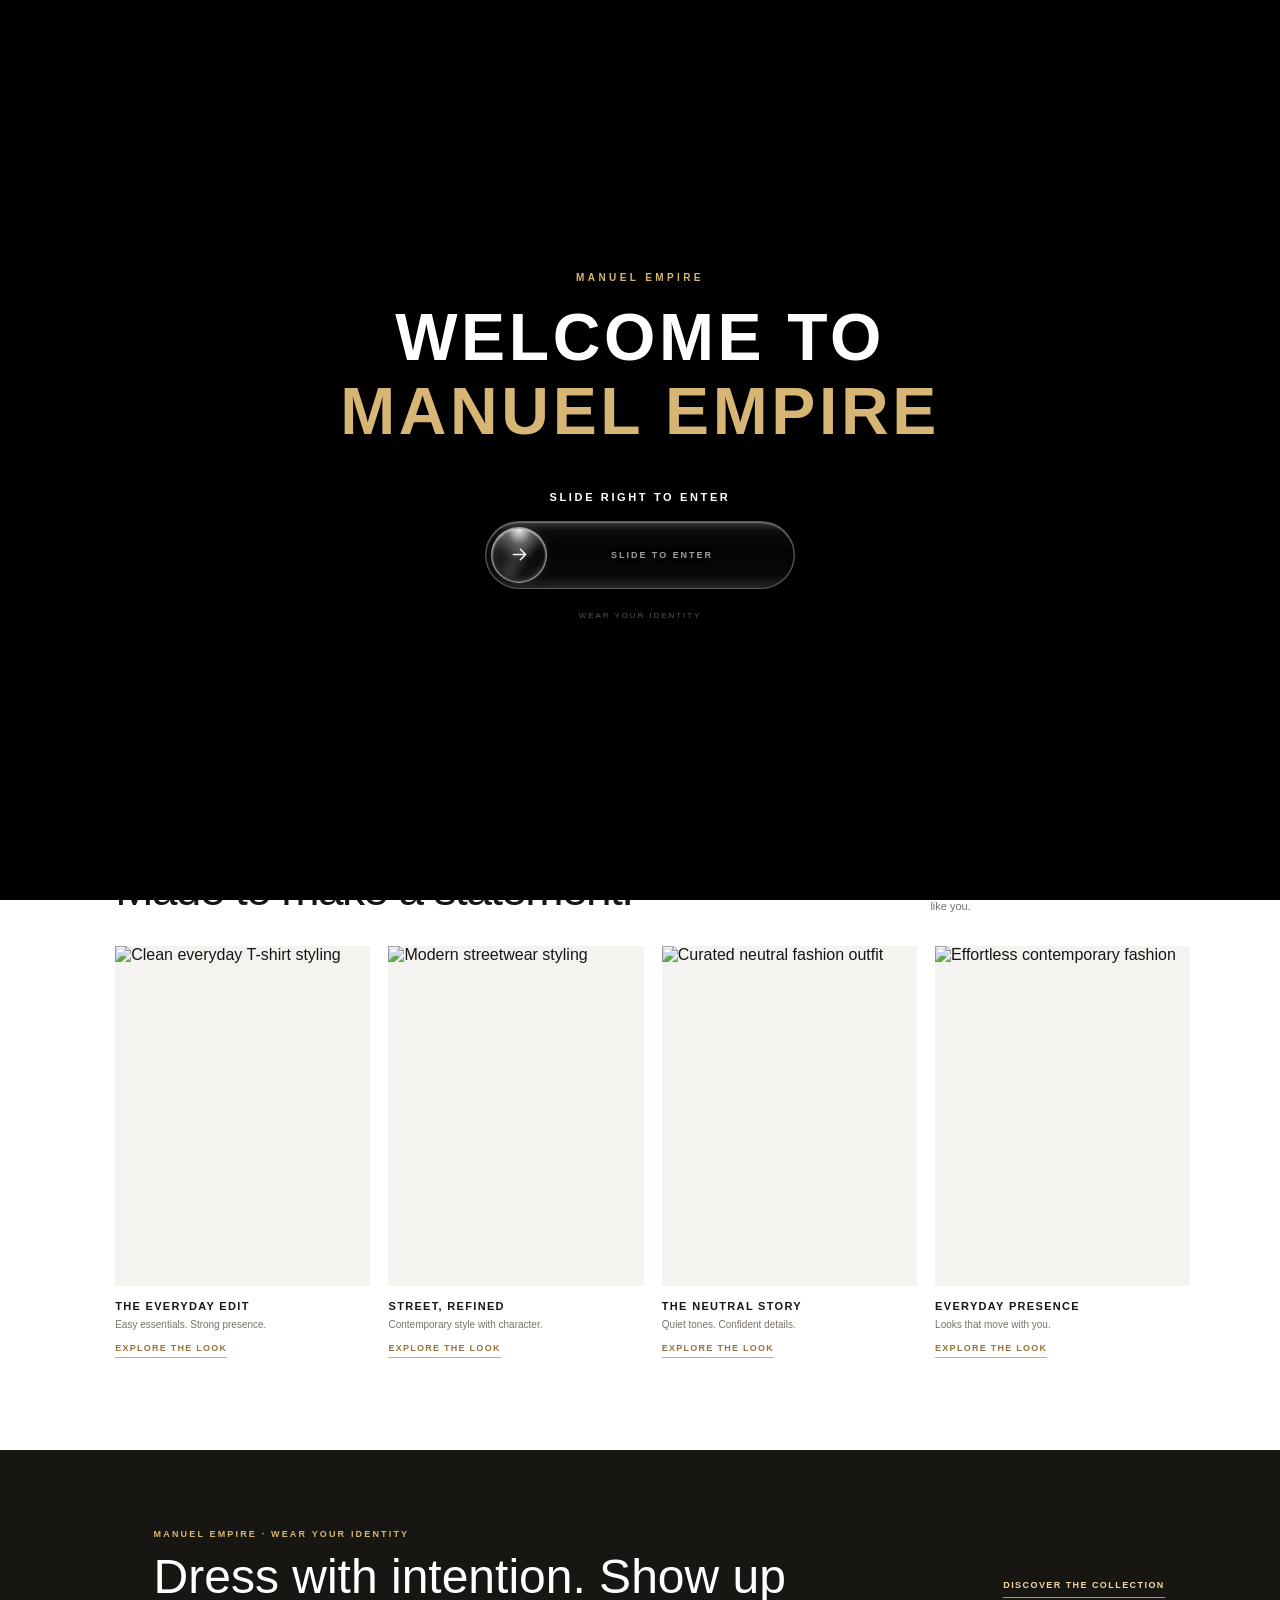
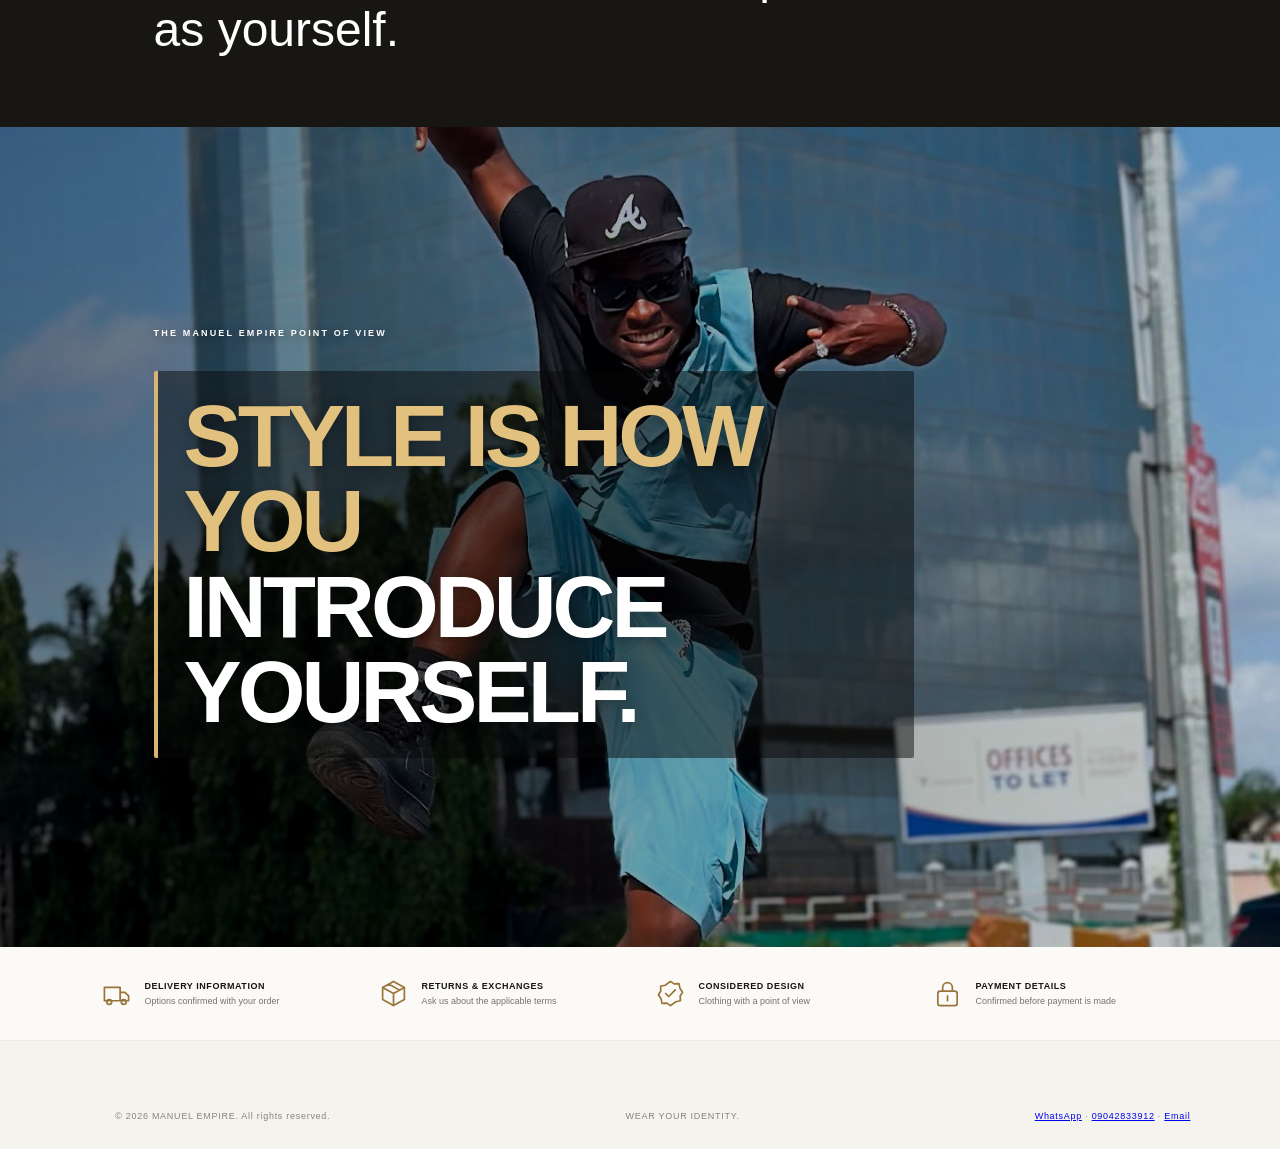
==== index.html @ 752b8123 "Refresh polished storefront assets" ====
<!doctype html>
<html lang="en">
<head>
<meta charset="UTF-8">
<meta name="viewport" content="width=device-width, initial-scale=1.0">
<meta name="theme-color" content="#ffffff">
<title>MANUEL EMPIRE</title>
<style>
:root{--gold:#b89452;--gold-deep:#98743a;--ink:#171613;--paper:#fff;--ivory:#f5f3ee;--muted:#77736b}
*{box-sizing:border-box}
html{scroll-behavior:smooth}
body{margin:0;background:var(--paper);color:var(--ink);font-family:Arial,Helvetica,sans-serif}
.site-header{height:82px;display:flex;align-items:center;justify-content:center;padding:0 5vw;background:linear-gradient(180deg,rgba(255,255,255,.22) 0%,rgba(255,255,255,.09) 55%,rgba(255,255,255,.055) 100%);position:fixed;top:0;left:0;width:100%;z-index:30;border:0;box-shadow:inset 0 1px 0 rgba(255,255,255,.52),inset 0 -1px 0 rgba(255,255,255,.12),0 8px 28px rgba(25,20,12,.08);backdrop-filter:blur(38px) saturate(185%);-webkit-backdrop-filter:blur(38px) saturate(185%);isolation:isolate;overflow:hidden}.brand{position:relative;z-index:1}.brand{position:relative;z-index:1}
.brand{margin:0;color:#fff;font-family:Georgia,'Times New Roman',serif;font-size:22px;font-weight:600;letter-spacing:.16em;white-space:nowrap;text-align:center;text-shadow:0 1px 12px rgba(0,0,0,.28)}
.header-note{color:#615c52;font-size:10px;letter-spacing:.18em;text-transform:uppercase}
.side-nav{position:fixed;left:2.8vw;top:50%;transform:translateY(-50%);display:flex;flex-direction:column;align-items:center;gap:14px;padding:14px 8px;width:60px;z-index:20;border-radius:999px;background:linear-gradient(145deg,rgba(255,255,255,.28) 0%,rgba(255,255,255,.14) 42%,rgba(255,255,255,.075) 100%);backdrop-filter:blur(32px) saturate(190%);-webkit-backdrop-filter:blur(32px) saturate(190%);box-shadow:inset 0 1.5px 1px rgba(255,255,255,.78),inset 1px 0 1px rgba(255,255,255,.3),inset 0 -1px 1px rgba(184,148,82,.24),0 12px 32px rgba(20,17,12,.18);isolation:isolate;overflow:hidden}
.nav-link{position:relative;z-index:1;display:grid;place-items:center;width:40px;height:40px;padding:0;color:#fff;background:rgba(255,255,255,.035);border:0;border-radius:50%;text-decoration:none;transition:color .2s,transform .2s,background .2s,box-shadow .2s;mix-blend-mode:difference}
.nav-link:hover,.nav-link:focus-visible{color:#fff;transform:translateX(2px);background:transparent;box-shadow:none;outline:none;mix-blend-mode:difference}
.nav-link svg{width:23px;height:23px;fill:none;stroke:currentColor;stroke-width:1.65;stroke-linecap:round;stroke-linejoin:round}
.hero{height:min(760px,100svh);min-height:620px;position:relative;overflow:hidden;background:#171613;display:flex;align-items:center;padding:60px 7vw 55px 8.5vw}
.hero::before{content:"";position:absolute;inset:0;background:linear-gradient(90deg,rgba(0,0,0,.68) 0%,rgba(0,0,0,.32) 48%,rgba(0,0,0,.08) 100%);z-index:1}

.hero-image{position:absolute;z-index:0;inset:0;width:100%;height:100%;object-fit:cover;object-position:center;mix-blend-mode:normal;filter:none}
.hero-copy{position:relative;z-index:2;width:min(520px,48%);align-self:center;margin-top:45px;color:#fff}
.kicker{margin:0 0 18px;color:#e2c58b;font-size:10px;font-weight:700;letter-spacing:.32em;text-transform:uppercase}
.hero-copy h2{font-family:Arial,Helvetica,sans-serif;font-size:clamp(35px,4.1vw,58px);font-weight:800;letter-spacing:-.055em;line-height:.98;text-transform:uppercase;color:#fff}
.hero-copy p{max-width:300px;color:rgba(255,255,255,.88);font-size:12px;line-height:1.8}
.hero-actions{display:flex;align-items:center;gap:24px;margin-top:26px;flex-wrap:wrap}
.primary-link{display:inline-flex;align-items:center;justify-content:center;min-height:43px;padding:0 23px;background:var(--gold);color:#fff;text-decoration:none;font-size:9px;font-weight:700;letter-spacing:.14em;text-transform:uppercase}
.text-link{color:#fff;text-decoration:none;border-bottom:1px solid #d7b574;padding-bottom:5px;font-size:9px;font-weight:700;letter-spacing:.12em;text-transform:uppercase}
.hero-caption{position:absolute;z-index:2;right:6.5%;bottom:55px;color:#f0d7a5;font-size:10px;line-height:2;letter-spacing:.25em;text-transform:uppercase}
.category-band{background:#171613;color:#fff;padding:24px 7vw 24px 9vw;display:grid;grid-template-columns:repeat(2,minmax(0,1fr));gap:20px}
.category{display:flex;align-items:center;gap:15px;min-width:0}
.category img{width:78px;height:98px;object-fit:cover;filter:grayscale(100%)}
.category h3{margin:0 0 8px;font-size:13px;font-weight:500;letter-spacing:.12em}
.category p{margin:0 0 10px;color:#d5d0c7;font-size:9px;line-height:1.55}
.category a{color:#e4c98e;text-decoration:none;font-size:9px;letter-spacing:.1em;text-transform:uppercase;border-bottom:1px solid #a98a52;padding-bottom:4px}
.season{min-height:355px;position:relative;overflow:hidden;background:#eeece6;display:flex;align-items:center;padding:55px 8.5vw}
.season-copy{position:relative;z-index:2;max-width:280px}
.season-copy h2{margin:12px 0;font-family:Arial,sans-serif;font-size:clamp(42px,5vw,66px);line-height:.95;letter-spacing:-.05em;text-transform:uppercase}
.season-copy p{max-width:220px;color:#625e56;font-size:12px;line-height:1.7}
.season-image{position:absolute;right:9%;bottom:0;width:52%;height:100%;object-fit:contain;object-position:center bottom;mix-blend-mode:multiply;filter:grayscale(100%)}
.benefits{display:grid;grid-template-columns:repeat(4,1fr);gap:20px;padding:32px 7vw 32px 8vw;background:#fbfaf7;border-bottom:1px solid #eeeae2}
.benefit{display:flex;align-items:center;gap:13px}
.benefit svg{width:29px;height:29px;flex:0 0 auto;fill:none;stroke:var(--gold-deep);stroke-width:1.4;stroke-linecap:round;stroke-linejoin:round}
.benefit strong{display:block;margin-bottom:5px;font-size:9px;letter-spacing:.06em;text-transform:uppercase}
.benefit span{display:block;color:var(--muted);font-size:9px}
.products{padding:45px 6vw 65px 7.5vw}
.section-heading{display:flex;align-items:center;justify-content:space-between;margin-bottom:25px}
.section-heading h2{margin:0;font-size:19px;font-weight:600;letter-spacing:.04em;text-transform:uppercase}
.section-heading a{color:var(--ink);font-size:9px;letter-spacing:.12em;text-transform:uppercase;text-decoration:none;border-bottom:1px solid var(--gold);padding-bottom:5px}
.product-grid{display:grid;grid-template-columns:repeat(4,minmax(0,1fr));gap:18px}
.product img{display:block;width:100%;aspect-ratio:3/4;object-fit:cover;filter:grayscale(100%);background:var(--ivory)}
.product h3{margin:12px 0 5px;font-size:11px;font-weight:500;letter-spacing:.04em}
.product p{margin:0;color:var(--gold-deep);font-size:10px}
.glass-panel{background:rgba(255,255,255,.58);border:1px solid rgba(184,148,82,.24);box-shadow:0 12px 38px rgba(35,29,18,.06);backdrop-filter:blur(18px);-webkit-backdrop-filter:blur(18px)}
.hero-copy h2{font-family:Arial,Helvetica,sans-serif;font-size:clamp(35px,4.1vw,58px);font-weight:800;letter-spacing:-.055em;line-height:.98;text-transform:uppercase}
.hero-copy h2 span{color:#d7b574;font-style:normal}
.hero,.category-band,.season,.benefits,.products{animation:soft-enter .8s ease both}
@keyframes soft-enter{from{opacity:0;transform:translateY(10px)}to{opacity:1;transform:translateY(0)}}
.primary-link,.text-link,.category a,.section-heading a{transition:all .25s ease}
.primary-link:hover{background:var(--gold-deep);transform:translateY(-2px)}
.hero .primary-link{min-height:0;padding:0 0 6px;background:transparent;color:#fff;border:0;border-bottom:1px solid #d7b574}
.hero .primary-link:hover{background:transparent;color:#e2c58b;transform:translateY(-2px)}
@media(max-width:700px){
 .site-header{height:68px;padding:0 18px;background:linear-gradient(180deg,rgba(255,255,255,.22),rgba(255,255,255,.07));backdrop-filter:blur(32px) saturate(185%);-webkit-backdrop-filter:blur(32px) saturate(185%)}.brand{font-size:16px;letter-spacing:.12em;text-align:center}.header-note{font-size:8px;letter-spacing:.08em}
 .side-nav{left:9px;gap:10px;width:52px;padding:11px 6px;border-radius:999px;backdrop-filter:blur(28px) saturate(185%);-webkit-backdrop-filter:blur(28px) saturate(185%)}.nav-link{width:36px;height:36px}.nav-link svg{width:20px;height:20px}
 .hero{height:650px;min-height:650px;padding:58px 22px 260px 68px;align-items:flex-start}
 
 .hero-image{inset:0;width:100%;height:100%;object-position:center}
 .hero-copy{width:100%;max-width:420px;margin-top:0}.kicker{font-size:8px;letter-spacing:.22em}.hero-copy h2{font-size:31px}.hero-copy p{font-size:11px;max-width:230px}
 .hero-actions{gap:14px;margin-top:18px}.primary-link{min-height:39px;padding:0 14px;font-size:8px}.text-link{font-size:8px}
 .hero-caption{right:13px;bottom:22px;font-size:8px}
 .category-band{grid-template-columns:repeat(2,minmax(0,1fr));gap:10px;padding:18px 12px 18px 54px}
 .category{flex-direction:column;align-items:center;gap:10px;text-align:center}.category img{width:100%;max-width:100px;height:88px}.category h3{font-size:11px}.category p{font-size:8px;margin-bottom:8px}.category a{font-size:8px}
 .season{min-height:390px;padding:38px 20px 220px 68px;align-items:flex-start}
 .season-copy h2{font-size:45px}.season-image{right:0;width:80%;height:57%}
 .benefits{grid-template-columns:repeat(2,1fr);gap:22px;padding:25px 18px 25px 68px}
 .benefit{gap:9px}.benefit svg{width:24px;height:24px}.benefit strong{font-size:8px}.benefit span{font-size:8px}
 .products{padding:35px 16px 45px 68px}.section-heading h2{font-size:15px}.product-grid{grid-template-columns:repeat(2,minmax(0,1fr));gap:17px 12px}
}




/* MANUEL EMPIRE — unified adaptive Liquid Glass */
html{scroll-behavior:smooth;scroll-padding-top:88px}
.site-header{
  background:rgba(255,255,255,.075) !important;
  border:0 !important;outline:0 !important;
  box-shadow:0 8px 28px rgba(20,18,14,.045),inset 0 1px 0 rgba(255,255,255,.16) !important;
  -webkit-backdrop-filter:blur(26px) saturate(155%) !important;
  backdrop-filter:blur(26px) saturate(155%) !important;
  isolation:isolate;overflow:hidden;
}
.site-header:before{
  content:"";position:absolute;inset:0;z-index:0;pointer-events:none;
  background:radial-gradient(ellipse at 50% -90%,rgba(255,255,255,.25),transparent 68%),linear-gradient(110deg,transparent 10%,rgba(255,255,255,.075) 48%,transparent 86%);
}
.site-header:after{
  content:"";position:absolute;inset:0;z-index:0;pointer-events:none;
  background:linear-gradient(110deg,transparent 36%,rgba(255,255,255,.10) 49%,transparent 62%);
  transform:translateX(-115%);animation:me-soft-refraction 16s ease-in-out infinite;
}
.brand,.header-note{position:relative;z-index:1}
.side-nav{
  background:rgba(255,255,255,.075) !important;
  border:0 !important;outline:0 !important;
  box-shadow:0 12px 34px rgba(16,15,12,.12),inset 0 1px 0 rgba(255,255,255,.20),inset 0 -1px 0 rgba(255,255,255,.06) !important;
  -webkit-backdrop-filter:blur(24px) saturate(160%) !important;
  backdrop-filter:blur(24px) saturate(160%) !important;
  isolation:isolate;overflow:hidden;
}
.side-nav:before{
  content:"";position:absolute;inset:0;z-index:0;pointer-events:none;border-radius:inherit;
  background:radial-gradient(ellipse at 35% 0%,rgba(255,255,255,.22),transparent 54%),linear-gradient(115deg,rgba(255,255,255,.09),transparent 42%,rgba(255,255,255,.035) 76%,rgba(255,255,255,.08));
}
.side-nav:after{
  content:"";position:absolute;inset:0;z-index:0;pointer-events:none;border-radius:inherit;
  background:linear-gradient(112deg,transparent 30%,rgba(255,255,255,.09) 49%,transparent 67%);
  transform:translateX(-115%);animation:me-soft-refraction 18s ease-in-out infinite;
}
.nav-link{
  background:transparent !important;border:0 !important;outline:0 !important;
  box-shadow:none !important;border-radius:50%;
  transition:color .32s ease,transform .42s cubic-bezier(.2,.8,.2,1) !important;
}
.nav-link:hover,.nav-link:focus-visible,.nav-link:active{
  background:transparent !important;box-shadow:none !important;
  color:var(--gold-deep) !important;transform:scale(1.10) !important;
}
.nav-link svg{filter:drop-shadow(0 1px 2px rgba(0,0,0,.12))}
.site-header,.side-nav{will-change:backdrop-filter}
[id]{scroll-margin-top:88px}
@keyframes me-soft-refraction{
  0%,72%,100%{transform:translateX(-115%)}
  86%{transform:translateX(115%)}
}
@media(max-width:700px){
 html{scroll-padding-top:74px}
 [id]{scroll-margin-top:74px}
 .site-header{-webkit-backdrop-filter:blur(22px) saturate(150%) !important;backdrop-filter:blur(22px) saturate(150%) !important}
 .side-nav{-webkit-backdrop-filter:blur(20px) saturate(155%) !important;backdrop-filter:blur(20px) saturate(155%) !important}
}
@media(prefers-reduced-motion:reduce){
 html{scroll-behavior:auto}
 .site-header:after,.side-nav:after{animation:none}
 *{transition-duration:.01ms !important}
}
@view-transition{navigation:auto}
::view-transition-old(root){animation:me-soft-out .18s ease both}
::view-transition-new(root){animation:me-soft-in .32s cubic-bezier(.2,.75,.25,1) both}
::view-transition-group(me-header),::view-transition-group(me-nav){animation-duration:.32s}
@keyframes me-soft-out{to{opacity:.82;filter:blur(2px)}}
@keyframes me-soft-in{from{opacity:.82;filter:blur(2px)}to{opacity:1;filter:blur(0)}}


/* Restore previous 80%-transparent header treatment */
.site-header{
  background:rgba(255,255,255,.20) !important;
  border:0 !important;outline:0 !important;
  box-shadow:none !important;
  -webkit-backdrop-filter:blur(8px) saturate(1.55) contrast(1.035) !important;
  backdrop-filter:blur(8px) saturate(1.55) contrast(1.035) !important;
  isolation:isolate;overflow:hidden;
}
.site-header:before{content:none !important;display:none !important}
.site-header:after{
  content:"";position:absolute;inset:0;z-index:0;pointer-events:none;
  background:
    radial-gradient(ellipse 58% 85% at 50% -38%,rgba(255,255,255,.105),transparent 76%),
    linear-gradient(112deg,transparent 36%,rgba(255,255,255,.035) 49%,transparent 62%);
  opacity:.72;animation:me-clear-glint 19s ease-in-out infinite;
}
.brand,.header-note{position:relative;z-index:1}
@keyframes me-clear-glint{
  0%,76%,100%{opacity:.35;transform:translateX(-1%)}
  88%{opacity:.8;transform:translateX(1%)}
}
@media(max-width:700px){
 .site-header{
  background:rgba(255,255,255,.20) !important;
  -webkit-backdrop-filter:blur(6px) saturate(1.45) contrast(1.025) !important;
  backdrop-filter:blur(6px) saturate(1.45) contrast(1.025) !important;
 }
}
/* Side navigation is deliberately plain: five original icons, no glass */
.side-nav{
  background:transparent !important;border:0 !important;outline:0 !important;
  box-shadow:none !important;
  -webkit-backdrop-filter:none !important;backdrop-filter:none !important;
  overflow:visible !important;isolation:auto !important;
}
.side-nav:before,.side-nav:after{content:none !important;display:none !important}
.nav-link{
  background:transparent !important;border:0 !important;outline:0 !important;
  box-shadow:none !important;border-radius:0 !important;
  -webkit-backdrop-filter:none !important;backdrop-filter:none !important;
  transition:color .32s ease,transform .38s cubic-bezier(.2,.8,.2,1) !important;
}
.nav-link:hover,.nav-link:focus-visible,.nav-link:active{
  background:transparent !important;box-shadow:none !important;
  transform:translateX(2px) !important;
}
.nav-link svg{filter:none !important}
/* Other action buttons get a clear, softly glossy glass finish */
.primary-link,.category a,.section-heading a{
  background:linear-gradient(135deg,rgba(255,255,255,.22),rgba(255,255,255,.10)) !important;
  border:0 !important;border-radius:999px;
  box-shadow:0 7px 22px rgba(25,20,12,.055),inset 0 1px 0 rgba(255,255,255,.50),inset 0 -1px 0 rgba(255,255,255,.12) !important;
  -webkit-backdrop-filter:blur(13px) saturate(1.75) !important;
  backdrop-filter:blur(13px) saturate(1.75) !important;
  transition:transform .35s ease,box-shadow .35s ease,background .35s ease !important;
}
.primary-link:hover,.category a:hover,.section-heading a:hover{
  background:linear-gradient(135deg,rgba(255,255,255,.30),rgba(255,255,255,.14)) !important;
  box-shadow:0 10px 26px rgba(25,20,12,.075),inset 0 1px 0 rgba(255,255,255,.62) !important;
  transform:translateY(-2px);
}
.hero .primary-link{
  background:transparent !important;box-shadow:none !important;border-radius:0;
  -webkit-backdrop-filter:none !important;backdrop-filter:none !important;
  border:0 !important;border-bottom:1px solid #d7b574 !important;
}
.hero .primary-link:hover{background:transparent !important;box-shadow:none !important}
.brand,.header-note{position:relative;z-index:1}
@keyframes me-liquid-reflection{
  0%,62%,100%{transform:translateX(-105%)}
  82%{transform:translateX(105%)}
}
@media(max-width:700px){
  .site-header{
    background:linear-gradient(135deg,rgba(255,255,255,.22),rgba(255,255,255,.12) 55%,rgba(255,255,255,.18)) !important;
    -webkit-backdrop-filter:blur(12px) saturate(1.7) contrast(1.04) !important;
    backdrop-filter:blur(12px) saturate(1.7) contrast(1.04) !important;
  }
}
@media(prefers-reduced-motion:reduce){.site-header:after{animation:none}}



/* Storefront additions */
.brand-story{padding:86px 6vw 88px 9vw;display:grid;grid-template-columns:.72fr 1.28fr;gap:4vw;align-items:center;background:#f5f3ee}
.brand-story .eyebrow,.editorial-strip .eyebrow{color:var(--gold-deep);font-size:9px;font-weight:700;letter-spacing:.24em;text-transform:uppercase}
.brand-story h2{max-width:560px;margin:15px 0 18px;font-family:Arial,Helvetica,sans-serif;font-size:clamp(34px,4.5vw,64px);font-weight:800;line-height:.98;letter-spacing:-.045em}
.brand-story p{max-width:430px;color:#625e56;font-size:13px;line-height:1.9}
.story-mark{width:100%;min-height:600px;aspect-ratio:4/5;display:flex;align-items:center;justify-content:center;position:relative;background:#e8e2d7;overflow:hidden}
.story-mark:before{content:"";position:absolute;width:68%;aspect-ratio:1;border:1px solid rgba(152,116,58,.5);border-radius:50%}
.story-mark span{position:relative;color:#98743a;font-family:Georgia,serif;font-size:clamp(25px,4vw,48px);letter-spacing:.12em;text-align:center}
.story-mark img{position:absolute;inset:0;width:100%;height:100%;display:block;object-fit:cover;object-position:center}
.featured{padding:82px 7vw 88px 9vw;background:#fff}
.featured-head{display:flex;justify-content:space-between;align-items:end;gap:20px;margin-bottom:30px}
.featured-head .eyebrow{margin:0 0 10px;color:var(--gold-deep);font-size:9px;font-weight:700;letter-spacing:.22em}
.featured-head h2{margin:0;font-family:Georgia,serif;font-size:clamp(30px,4vw,46px);font-weight:500;letter-spacing:-.035em}
.featured-head>p{max-width:260px;margin:0;color:var(--muted);font-size:11px;line-height:1.7}
.look-grid{display:grid;grid-template-columns:repeat(4,minmax(0,1fr));gap:18px}
.look-card{min-width:0}
.look-card img{display:block;width:100%;aspect-ratio:3/4;object-fit:cover;background:var(--ivory);filter:saturate(.82);transition:transform .6s cubic-bezier(.2,.7,.2,1)}
.look-card a{display:block;overflow:hidden;text-decoration:none;color:inherit}
.look-card a:hover img{transform:scale(1.035)}
.look-card h3{margin:14px 0 5px;font-size:11px;font-weight:600;letter-spacing:.12em;text-transform:uppercase}
.look-card p{margin:0;color:var(--muted);font-size:10px;line-height:1.6}
.look-card .look-link{display:inline-block;margin-top:10px;color:var(--gold-deep);font-size:9px;font-weight:700;letter-spacing:.14em;text-transform:uppercase;border-bottom:1px solid #c8ad7c;padding-bottom:4px}
.editorial-strip{padding:70px 9vw 70px 12vw;background:#171613;color:#fff;display:flex;justify-content:space-between;align-items:center;gap:30px}
.editorial-strip h2{max-width:660px;margin:12px 0 0;font-family:Georgia,serif;font-size:clamp(28px,4vw,48px);font-weight:400;line-height:1.1}
.editorial-strip .eyebrow{color:#d7b574}
.editorial-strip a{flex:0 0 auto;color:#f0d7a5;text-decoration:none;font-size:9px;font-weight:700;letter-spacing:.16em;text-transform:uppercase;border-bottom:1px solid #b89452;padding-bottom:7px}
.site-footer{padding:50px 7vw 28px 9vw;background:#f5f3ee;color:#171613}
.footer-top{display:flex;justify-content:space-between;gap:30px;align-items:start;padding-bottom:38px;border-bottom:1px solid rgba(152,116,58,.22)}
.footer-brand{font-family:Georgia,serif;font-size:20px;letter-spacing:.14em}
.footer-tagline{max-width:250px;margin:12px 0 0;color:#77736b;font-size:11px;line-height:1.7}
.footer-links{display:flex;gap:24px;flex-wrap:wrap}
.footer-links a{color:#514c43;text-decoration:none;font-size:9px;letter-spacing:.12em;text-transform:uppercase}
.footer-bottom{display:flex;justify-content:space-between;gap:15px;padding-top:20px;color:#898276;font-size:9px;letter-spacing:.08em}
@media(max-width:700px){
 .brand-story{padding:65px 22px 65px 68px;grid-template-columns:1fr;gap:26px}
 .story-mark{min-height:390px;aspect-ratio:4/5}
 .featured{padding:62px 16px 65px 68px}
 .featured-head{display:block}.featured-head>p{margin-top:12px}
 .look-grid{grid-template-columns:repeat(2,minmax(0,1fr));gap:24px 12px}
 .look-card h3{font-size:9px}.look-card p{font-size:9px}
 .editorial-strip{padding:55px 20px 55px 68px;display:block}
 .editorial-strip a{display:inline-block;margin-top:22px}
 .site-footer{padding:42px 18px 24px 68px}
 .footer-top{display:block}.footer-links{margin-top:25px;gap:16px}
 .footer-bottom{display:block;line-height:1.8}
}


/* Fabric Grotesk brand typography — provide the licensed WOFF2 file at the path below */
@font-face{font-family:"Fabric Grotesk";src:url("FabricGrotesk-Variable.woff2") format("woff2");font-style:normal;font-weight:100 900;font-display:swap}
html,body,body *{font-family:"Fabric Grotesk",Arial,sans-serif !important}
.brand-story{position:relative;display:flex;align-items:center;min-height:min(820px,92vh);padding:100px 9vw 100px 12vw;overflow:hidden;background:#e9e5dc}
.brand-story:before{content:"";position:absolute;inset:0;z-index:1;pointer-events:none;background:linear-gradient(90deg,rgba(0,0,0,.10) 0%,rgba(0,0,0,.08) 36%,rgba(0,0,0,.04) 66%,rgba(0,0,0,.02) 100%)}
.brand-story .story-copy{position:relative;z-index:2;width:min(650px,58%);padding:28px 0}
.brand-story .eyebrow{color:#fff!important;font-weight:700;text-shadow:0 2px 12px rgba(0,0,0,.65)}
.brand-story h2{max-width:680px;margin:20px 0 0;font-size:clamp(42px,6.2vw,88px);font-weight:850;line-height:.94;letter-spacing:-.055em;text-transform:uppercase}
.brand-story h2 span{display:block;color:#b89452}
.brand-story h2 strong{display:block;color:#171613;font-weight:850}
.brand-story .story-mark:before{content:none;display:none}
.brand-story .story-mark{position:absolute;inset:0;z-index:0;width:100%;height:100%;min-height:100%;aspect-ratio:auto;background:#e8e2d7}
.brand-story .story-mark img{position:absolute;inset:0;width:100%;height:100%;object-fit:cover;object-position:center}
@media(max-width:700px){
 .brand-story{min-height:680px;padding:90px 22px 75px 68px;align-items:flex-start}
 .brand-story:before{background:linear-gradient(180deg,rgba(0,0,0,.10) 0%,rgba(0,0,0,.07) 42%,rgba(0,0,0,.02) 100%)}
 .brand-story .story-copy{width:100%;padding:12px 0}
 .brand-story h2{font-size:clamp(38px,10vw,58px);line-height:.98}
 .brand-story .story-mark{min-height:100%;aspect-ratio:auto}
}


/* Brand-story heading contrast: champagne gold + white over a gentle dark image wash */
.brand-story:before{
  background:linear-gradient(90deg,rgba(0,0,0,.20) 0%,rgba(0,0,0,.16) 42%,rgba(0,0,0,.10) 72%,rgba(0,0,0,.06) 100%);
}
.brand-story h2 span{
  color:#d7b574 !important;
  text-shadow:0 2px 14px rgba(0,0,0,.30);
}
.brand-story h2 strong{
  color:#fff !important;
  font-weight:850;
  text-shadow:0 2px 16px rgba(0,0,0,.38);
}
/* Make the brand statement unmistakable over the photograph */
.brand-story:before{
  background:linear-gradient(90deg,rgba(0,0,0,.42) 0%,rgba(0,0,0,.28) 52%,rgba(0,0,0,.10) 100%);
}
.brand-story .story-copy{width:min(760px,76%);padding:0}
.brand-story h2{
  display:inline-block;
  max-width:100%;
  padding:22px 26px 24px;
  background:rgba(8,8,8,.48);
  border-left:4px solid #d7b574;
  border-radius:2px;
  font-size:clamp(46px,6.8vw,92px);
  line-height:.98;
  letter-spacing:-.045em;
  text-shadow:0 3px 18px rgba(0,0,0,.72);
}
.brand-story h2 span{color:#e2c17f!important}
.brand-story h2 strong{color:#fff!important}
@media(max-width:700px){
  .brand-story{min-height:680px;padding:88px 18px 70px 64px}
  .brand-story:before{
    background:linear-gradient(180deg,rgba(0,0,0,.38) 0%,rgba(0,0,0,.28) 58%,rgba(0,0,0,.14) 100%);
  }
  .brand-story .story-copy{width:100%;padding:0}
  .brand-story h2{
    display:block;
    width:100%;
    padding:18px 15px 20px;
    font-size:clamp(34px,9vw,52px);
    line-height:1.02;
    letter-spacing:-.04em;
    border-left-width:3px;
    background:rgba(5,5,5,.58);
  }
  .brand-story h2 span,.brand-story h2 strong{
    text-shadow:0 2px 16px rgba(0,0,0,.75);
  }
}
</style>
<style>
/* Side navigation category pop-out */
.category-dim{position:fixed;inset:0;z-index:35;border:0;padding:0;background:rgba(12,11,9,.30);opacity:0;visibility:hidden;transition:opacity .28s ease,visibility .28s ease;cursor:pointer}
.category-popout{position:fixed;left:78px;z-index:45;display:flex;flex-direction:column;gap:4px;min-width:142px;padding:8px;background:rgba(255,255,255,.96);border:1px solid rgba(197,162,101,.4);box-shadow:0 12px 35px rgba(0,0,0,.14);opacity:0;visibility:hidden;transform:translateX(-8px);transition:opacity .28s ease,transform .28s ease,visibility .28s ease}
.category-popout a{display:block;padding:13px 15px;color:#171613;text-decoration:none;font-size:10px;font-weight:700;letter-spacing:.18em}
.category-popout a:hover{background:#f2ecdf;color:#98743a}
body.categories-open .category-dim{opacity:1;visibility:visible}
body.categories-open .category-popout{opacity:1;visibility:visible;transform:translateX(0)}
body.categories-open main,body.categories-open .site-header,body.categories-open .collection-note,body.categories-open .collection-footer{filter:blur(1.5px);transition:filter .28s ease}
@media(max-width:700px){.category-popout{left:66px;min-width:130px}.category-popout a{padding:12px;font-size:9px}}
</style>
<style>
.category-popout{
 position:fixed;z-index:45;display:flex;flex-direction:row;align-items:flex-start;gap:18px;
 min-width:0;padding:0;background:transparent;border:0;box-shadow:none;
 opacity:0;visibility:hidden;transform:translateY(-9px);
 transition:opacity .28s ease,transform .28s ease,visibility .28s ease
}
.category-popout .category-choice{
 display:flex;flex-direction:column;align-items:center;gap:7px;width:86px;padding:0;
 color:#171613;background:transparent;text-decoration:none;
 font-size:10px;font-weight:700;letter-spacing:.16em
}
.category-popout .category-choice img{
 display:block;width:78px;height:88px;object-fit:cover;filter:grayscale(100%);
 border:1px solid rgba(197,162,101,.7)
}
.category-popout .category-choice span{color:#d2b477;text-shadow:0 1px 5px rgba(0,0,0,.18)}
body.categories-open .category-popout{opacity:1;visibility:visible;transform:translateY(0)}
@media(max-width:700px){
 .category-popout{gap:12px}
 .category-popout .category-choice{width:72px;font-size:9px}
 .category-popout .category-choice img{width:66px;height:76px}
}
</style>
<style id="nav-contrast-fix">
.side-nav .nav-link,.side-nav .nav-link:hover,.side-nav .nav-link:focus-visible,.side-nav .nav-link:active{
 color:#b89452 !important;
 mix-blend-mode:normal !important;
}
.side-nav .nav-link svg{stroke:#b89452 !important}

/* Official MANUEL EMPIRE crown monogram */
.brand{display:inline-flex!important;align-items:center!important;justify-content:center!important;gap:10px!important}
.brand-mark{display:block;width:31px;height:42px;flex:0 0 auto;object-fit:contain;mix-blend-mode:screen;filter:drop-shadow(0 1px 2px rgba(184,148,82,.16))}
.brand span{display:inline-block}
@media(max-width:700px){.brand{gap:8px!important}.brand-mark{width:25px;height:34px}}

/* Official MANUEL EMPIRE crown monogram */
.brand{display:inline-flex!important;align-items:center!important;justify-content:center!important;gap:10px!important}
.brand-mark{display:block;width:31px;height:42px;flex:0 0 auto;object-fit:contain;mix-blend-mode:screen;filter:drop-shadow(0 1px 2px rgba(184,148,82,.16))}
.brand span{display:inline-block}
@media(max-width:700px){.brand{gap:8px!important}.brand-mark{width:25px;height:34px}}

/* Homepage hero campaign slideshow: crossfade every four seconds */
.hero-image{transition:opacity 1.15s ease-in-out!important}
.hero-image-a,.hero-image-b{position:absolute;inset:0}
.hero-image-b{opacity:0}
.hero-image-b.is-visible{opacity:1}
.hero-image-a.is-hidden{opacity:0}
@media(prefers-reduced-motion:reduce){.hero-image{transition:none!important}}

/* Hide the brand kicker only while the second hero image is showing */
.hero-copy .kicker{transition:opacity .35s ease,visibility .35s ease}
.hero-copy .kicker.is-hidden{opacity:0;visibility:hidden}

/* Keep collection calls-to-action clean: no decorative arrows */
.editorial-strip a::before,.editorial-strip a::after,.look-link::before,.look-link::after{content:none!important;display:none!important}
.editorial-strip a,.look-card .look-link{background-image:none!important}
</style>
</head>
<body>
<header class="site-header"><h1 class="brand"><img class="brand-mark" src="IMG_6461.png" alt=""><span>MANUEL EMPIRE</span></h1></header>
<nav class="side-nav" aria-label="Main navigation">
<a class="nav-link" href="index.html" aria-label="Home" title="Home"><svg viewBox="0 0 24 24"><path d="m3 10 9-7 9 7"/><path d="M5 9v11h14V9M9 20v-7h6v7"/></svg></a>
<a class="nav-link" href="announcements.html" aria-label="Announcements" title="Announcements"><svg viewBox="0 0 24 24"><circle cx="12" cy="12" r="9"/><path d="M12 11v5M12 8h.01"/></svg></a>
<a class="nav-link" href="collection.html" aria-label="Bag" title="Bag"><svg viewBox="0 0 24 24"><path d="M4 7h16v13H4zM8 7V5a2 2 0 0 1 2-2h4a2 2 0 0 1 2 2v2M4 12h16M10 12v2h4v-2"/></svg></a>
<a class="nav-link" href="#" aria-label="Browse categories" title="Categories" data-category-toggle><svg viewBox="0 0 24 24"><rect x="3" y="3" width="7" height="7" rx="1"/><rect x="14" y="3" width="7" height="7" rx="1"/><rect x="3" y="14" width="7" height="7" rx="1"/><rect x="14" y="14" width="7" height="7" rx="1"/></svg></a>
<a class="nav-link" href="cart.html" aria-label="Cart" title="Cart"><svg viewBox="0 0 24 24"><path d="M3 4h2l2.1 11.1a2 2 0 0 0 2 1.6h8.8a2 2 0 0 0 2-1.6L21 8H6"/><circle cx="10" cy="20" r="1"/><circle cx="18" cy="20" r="1"/></svg></a>
</nav>
<main id="home">
<section class="hero">
<div class="hero-copy"><p class="kicker">MANUEL EMPIRE · WEAR YOUR IDENTITY</p><h2>DRESS LIKE<br>YOU <span>MEAN IT.</span></h2><div class="hero-actions"><a class="primary-link" href="collection.html">Shop now</a></div></div>
<img class="hero-image hero-image-a" src="A647A39C-ACEB-4CA0-A1F2-3A6843D99B3D.png" alt="MANUEL EMPIRE campaign look">
<img class="hero-image hero-image-b" src="IMG_6462.jpeg" alt="MANUEL EMPIRE campaign look" aria-hidden="true">
<div class="hero-caption">New collection<br>MANUEL EMPIRE</div>
</section>





<section class="featured" id="product">
  <div class="featured-head">
    <div><p class="eyebrow">A closer look</p><h2>Made to make a statement.</h2></div>
    <p>Explore the style direction of MANUEL EMPIRE. Discover the collection and find the pieces that feel like you.</p>
  </div>
  <div class="look-grid">
    <article class="look-card"><a href="collection.html"><img src="https://images.unsplash.com/photo-1521572163474-6864f9cf17ab?auto=format&fit=crop&w=800&q=85" alt="Clean everyday T-shirt styling" loading="lazy"></a><h3>The everyday edit</h3><p>Easy essentials. Strong presence.</p><a class="look-link" href="collection.html">Explore the look</a></article>
    <article class="look-card"><a href="collection.html"><img src="https://images.unsplash.com/photo-1529139574466-a303027c1d8b?auto=format&fit=crop&w=800&q=85" alt="Modern streetwear styling" loading="lazy"></a><h3>Street, refined</h3><p>Contemporary style with character.</p><a class="look-link" href="collection.html">Explore the look</a></article>
    <article class="look-card"><a href="collection.html"><img src="https://images.unsplash.com/photo-1490481651871-ab68de25d43d?auto=format&fit=crop&w=800&q=85" alt="Curated neutral fashion outfit" loading="lazy"></a><h3>The neutral story</h3><p>Quiet tones. Confident details.</p><a class="look-link" href="collection.html">Explore the look</a></article>
    <article class="look-card"><a href="collection.html"><img src="https://images.unsplash.com/photo-1503342217505-b0a15ec3261c?auto=format&fit=crop&w=800&q=85" alt="Effortless contemporary fashion" loading="lazy"></a><h3>Everyday presence</h3><p>Looks that move with you.</p><a class="look-link" href="collection.html">Explore the look</a></article>
  </div>
</section>
<section class="editorial-strip">
  <div><p class="eyebrow">MANUEL EMPIRE · WEAR YOUR IDENTITY</p><h2>Dress with intention. Show up as yourself.</h2></div>
  <a href="collection.html">Discover the collection</a>
</section>
<section class="brand-story" id="about">
  <div class="story-copy">
    <p class="eyebrow">THE MANUEL EMPIRE POINT OF VIEW</p>
    <h2><span>STYLE IS HOW YOU</span> <strong>INTRODUCE YOURSELF.</strong></h2>
  </div>
  <div class="story-mark" aria-label="Manuel Empire Wear Your Identity image"><img src="Look%20FLY%20.jpg" alt="MANUEL EMPIRE fashion look"></div>
</section>
<section class="benefits" id="service">
<div class="benefit"><svg viewBox="0 0 24 24"><path d="M2 7h13v11H2zM15 11h4l3 3v4h-7z"/><circle cx="6" cy="19" r="2"/><circle cx="18" cy="19" r="2"/></svg><div><strong>Delivery information</strong><span>Options confirmed with your order</span></div></div>
<div class="benefit"><svg viewBox="0 0 24 24"><path d="m12 2 9 5v10l-9 5-9-5V7zM3 7l9 5 9-5M12 12v10M8 4.2l9 5"/></svg><div><strong>Returns & exchanges</strong><span>Ask us about the applicable terms</span></div></div>
<div class="benefit"><svg viewBox="0 0 24 24"><path d="M12 2 15 4l4-.2.8 3.8L22 11l-2 3 .2 4-3.8.8L12 22l-3-2-4 .2-.8-3.8L2 13l2-3-.2-4 3.8-.8z"/><path d="m8 12 2.5 2.5L16 9"/></svg><div><strong>Considered design</strong><span>Clothing with a point of view</span></div></div>
<div class="benefit"><svg viewBox="0 0 24 24"><rect x="4" y="10" width="16" height="12" rx="2"/><path d="M8 10V7a4 4 0 0 1 8 0v3M12 14v4"/></svg><div><strong>Payment details</strong><span>Confirmed before payment is made</span></div></div>
</section>
<footer class="site-footer" id="cart">
  <div class="footer-bottom"><span>© 2026 MANUEL EMPIRE. All rights reserved.</span><span>WEAR YOUR IDENTITY.</span><span><a href="https://wa.me/2349042833912" target="_blank" rel="noopener">WhatsApp</a> · <a href="tel:+2349042833912">09042833912</a> · <a href="mailto:manuelempire380@gmail.com">Email</a></span></div>
</footer>

</main>

<script src="nav.js?v=full-polish-20261128"></script>

<script>
(()=>{
 const first=document.querySelector('.hero-image-a');
 const second=document.querySelector('.hero-image-b');
 const kicker=document.querySelector('.hero-copy .kicker');
 if(!first||!second||!kicker)return;
 let showingSecond=false;
 window.setInterval(()=>{
   showingSecond=!showingSecond;
   first.classList.toggle('is-hidden',showingSecond);
   kicker.classList.toggle('is-hidden',showingSecond);
   second.classList.toggle('is-visible',showingSecond);
   second.setAttribute('aria-hidden',String(!showingSecond));
   first.setAttribute('aria-hidden',String(showingSecond));
 },8000);
})();
</script>
</body>
</html>
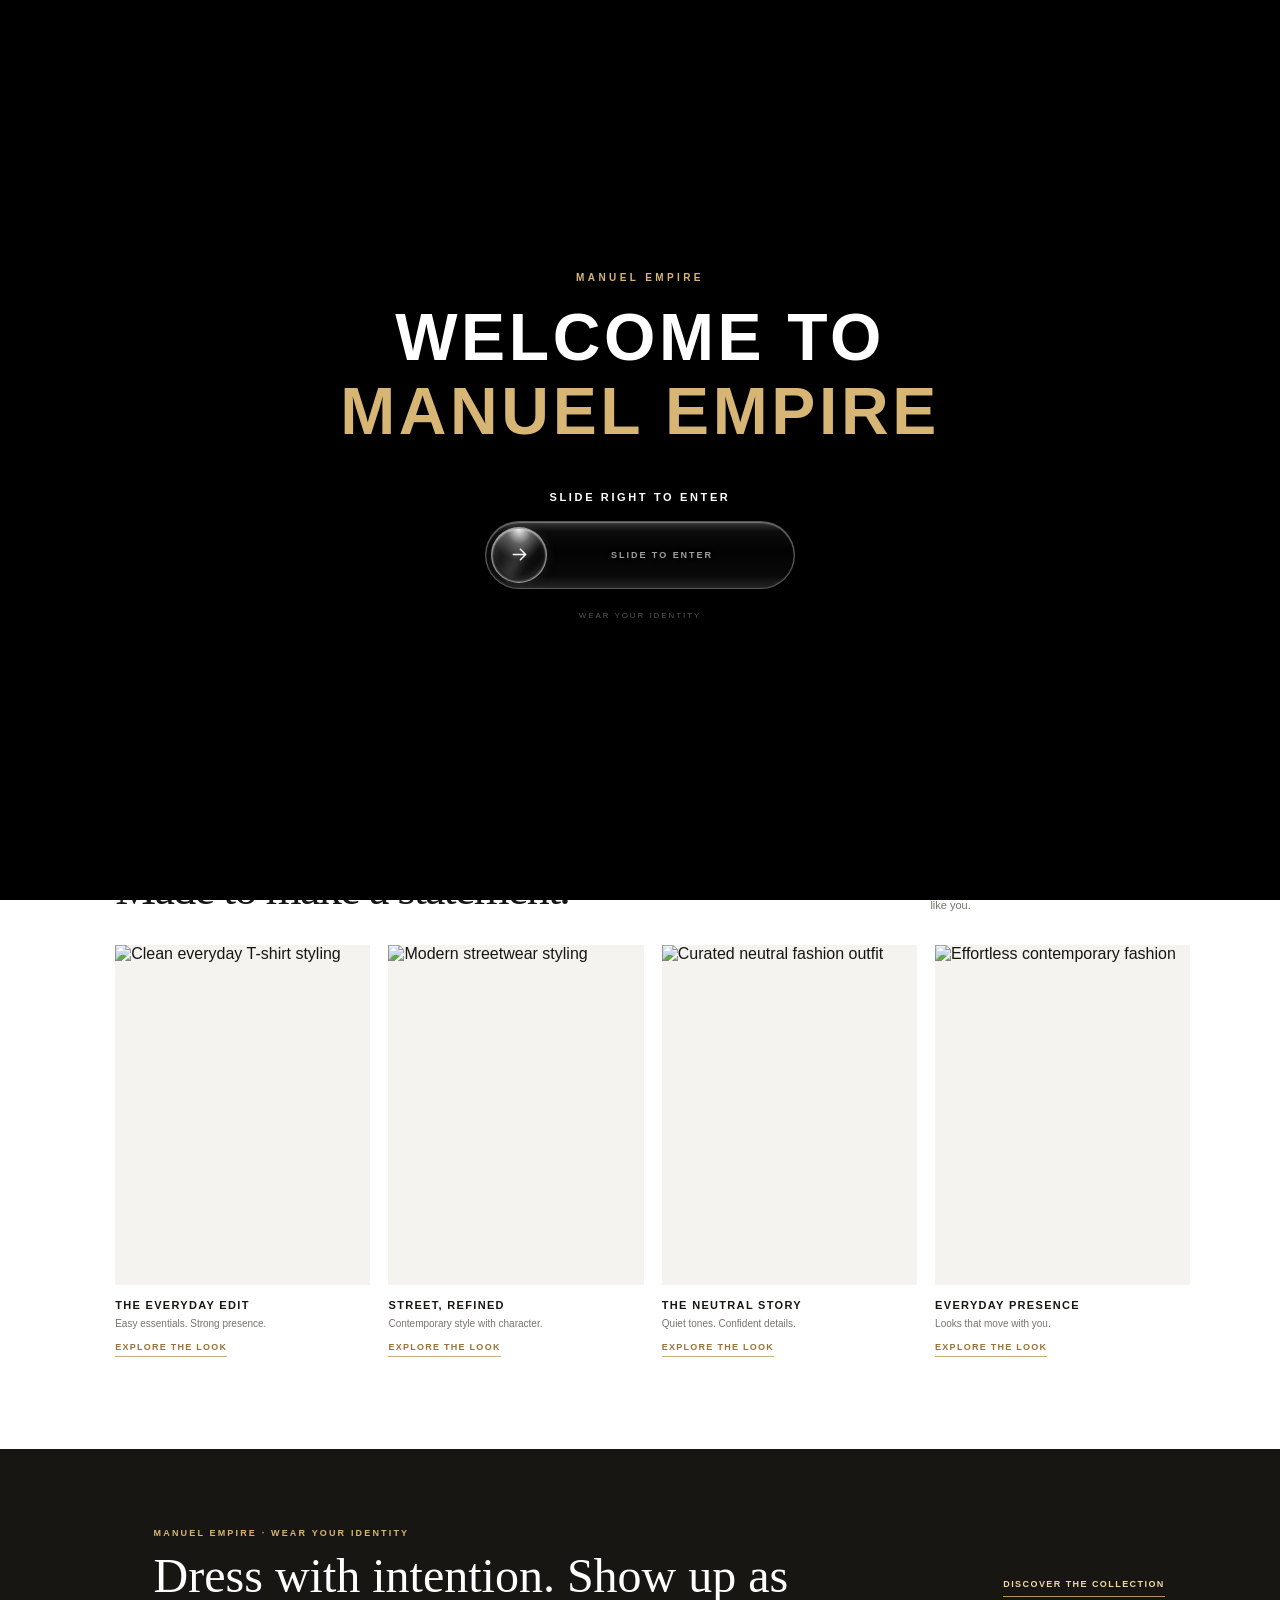
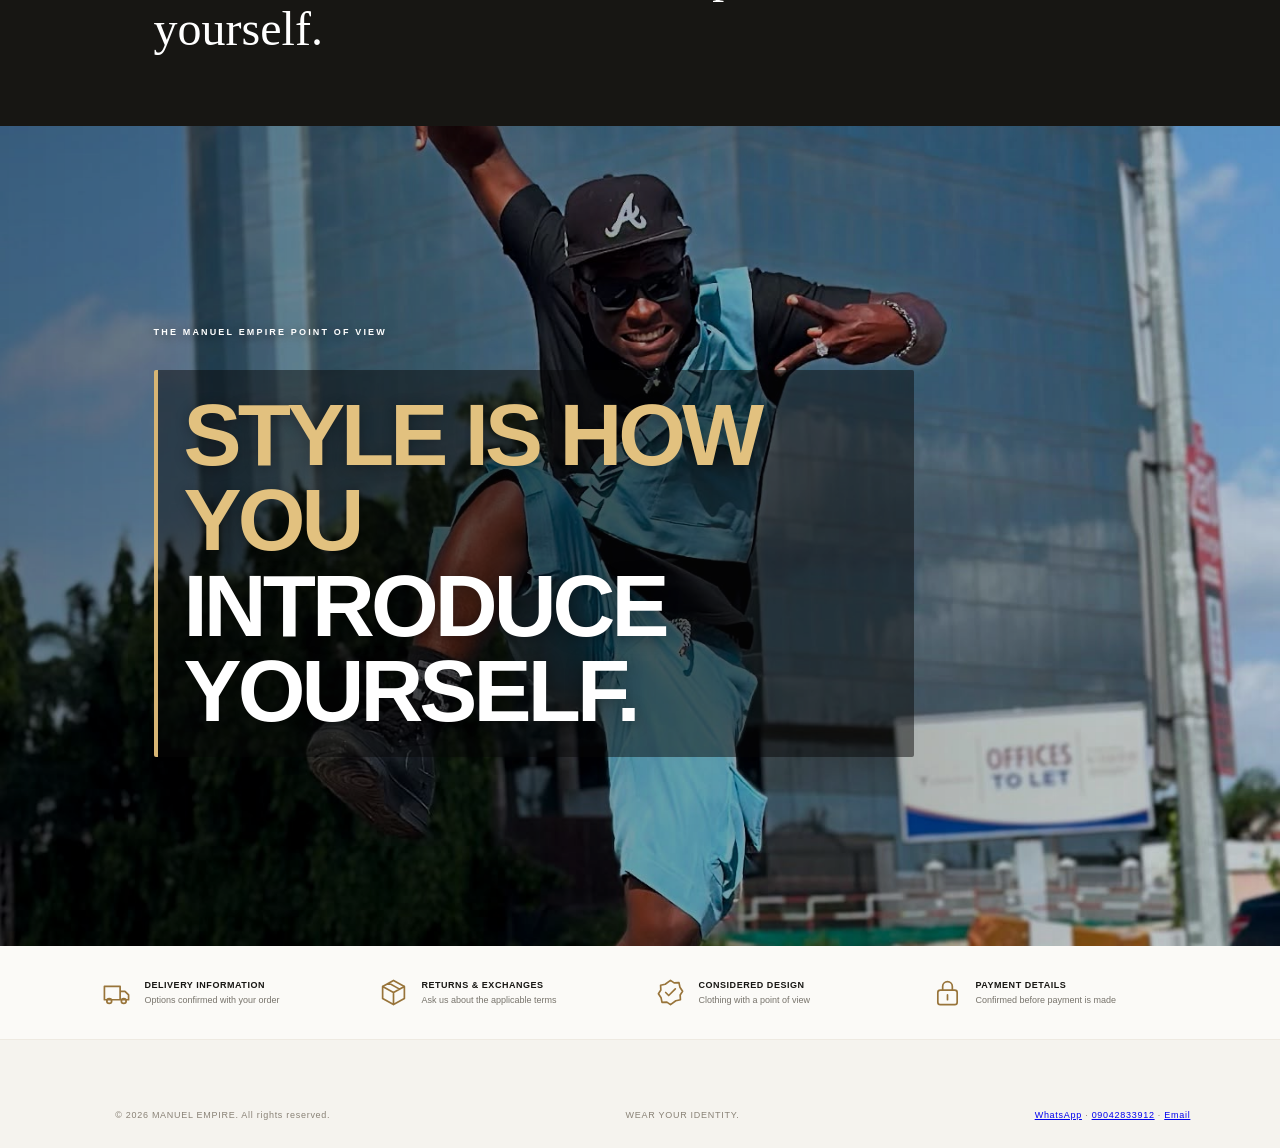
==== commit 56d67465: "Remove unavailable font dependency from homepage" ====
--- a/index.html
+++ b/index.html
@@ -287,9 +287,6 @@
 }
 
 
-/* Fabric Grotesk brand typography — provide the licensed WOFF2 file at the path below */
-@font-face{font-family:"Fabric Grotesk";src:url("FabricGrotesk-Variable.woff2") format("woff2");font-style:normal;font-weight:100 900;font-display:swap}
-html,body,body *{font-family:"Fabric Grotesk",Arial,sans-serif !important}
 .brand-story{position:relative;display:flex;align-items:center;min-height:min(820px,92vh);padding:100px 9vw 100px 12vw;overflow:hidden;background:#e9e5dc}
 .brand-story:before{content:"";position:absolute;inset:0;z-index:1;pointer-events:none;background:linear-gradient(90deg,rgba(0,0,0,.10) 0%,rgba(0,0,0,.08) 36%,rgba(0,0,0,.04) 66%,rgba(0,0,0,.02) 100%)}
 .brand-story .story-copy{position:relative;z-index:2;width:min(650px,58%);padding:28px 0}
@@ -497,6 +494,7 @@
  const second=document.querySelector('.hero-image-b');
  const kicker=document.querySelector('.hero-copy .kicker');
  if(!first||!second||!kicker)return;
+ if(window.matchMedia&&window.matchMedia("(prefers-reduced-motion: reduce)").matches)return;
  let showingSecond=false;
  window.setInterval(()=>{
    showingSecond=!showingSecond;
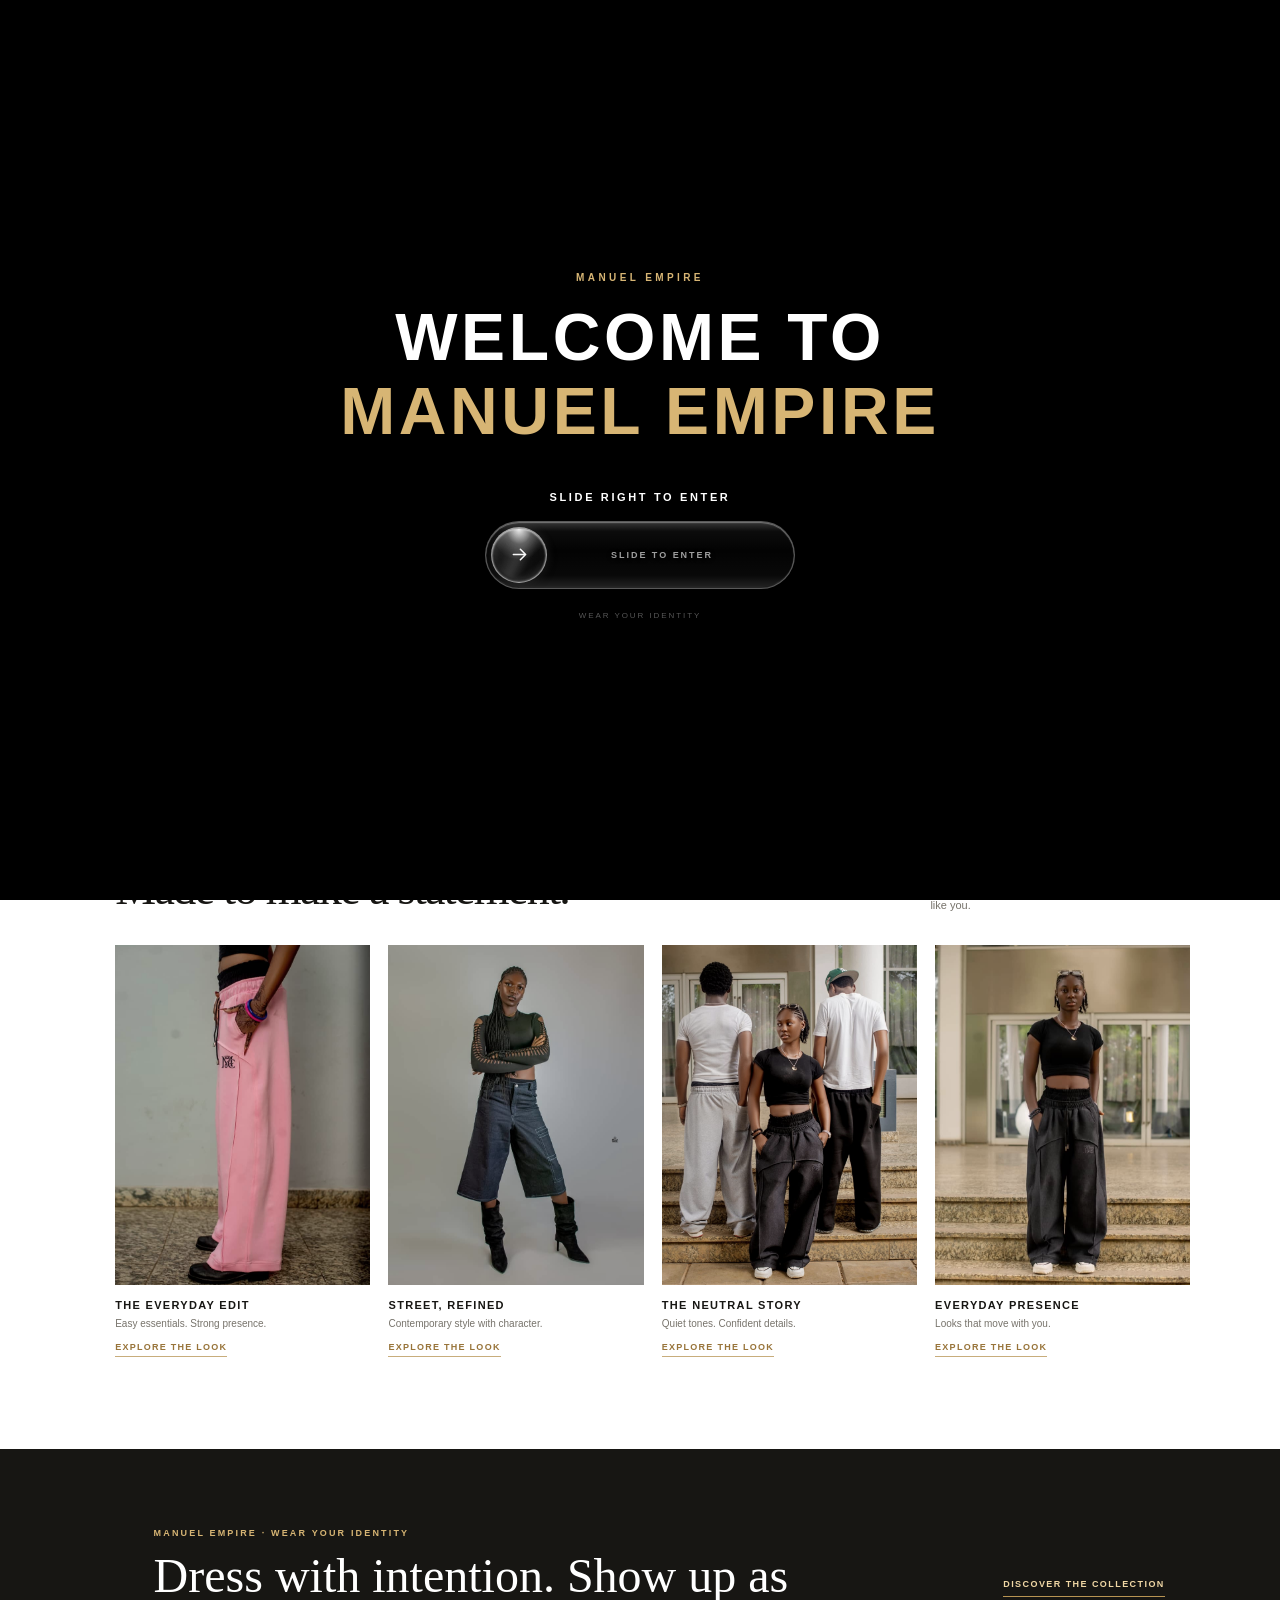
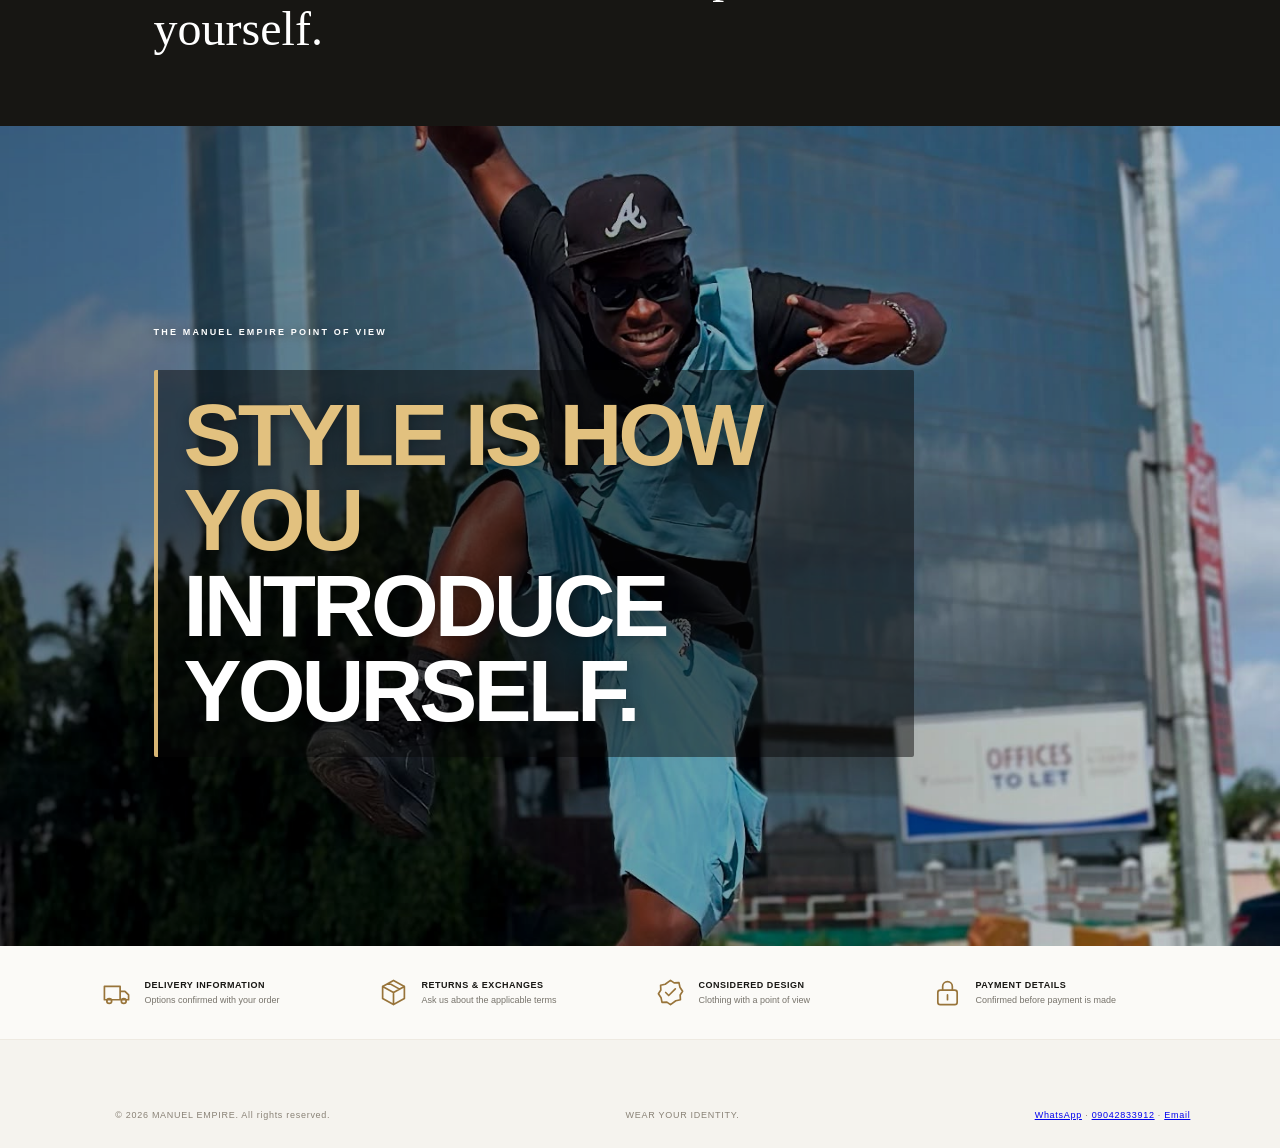
==== commit 4b8e8216: "Replace homepage stock fashion photos with customer-uploaded images" ====
--- a/index.html
+++ b/index.html
@@ -457,10 +457,10 @@
     <p>Explore the style direction of MANUEL EMPIRE. Discover the collection and find the pieces that feel like you.</p>
   </div>
   <div class="look-grid">
-    <article class="look-card"><a href="collection.html"><img src="https://images.unsplash.com/photo-1521572163474-6864f9cf17ab?auto=format&fit=crop&w=800&q=85" alt="Clean everyday T-shirt styling" loading="lazy"></a><h3>The everyday edit</h3><p>Easy essentials. Strong presence.</p><a class="look-link" href="collection.html">Explore the look</a></article>
-    <article class="look-card"><a href="collection.html"><img src="https://images.unsplash.com/photo-1529139574466-a303027c1d8b?auto=format&fit=crop&w=800&q=85" alt="Modern streetwear styling" loading="lazy"></a><h3>Street, refined</h3><p>Contemporary style with character.</p><a class="look-link" href="collection.html">Explore the look</a></article>
-    <article class="look-card"><a href="collection.html"><img src="https://images.unsplash.com/photo-1490481651871-ab68de25d43d?auto=format&fit=crop&w=800&q=85" alt="Curated neutral fashion outfit" loading="lazy"></a><h3>The neutral story</h3><p>Quiet tones. Confident details.</p><a class="look-link" href="collection.html">Explore the look</a></article>
-    <article class="look-card"><a href="collection.html"><img src="https://images.unsplash.com/photo-1503342217505-b0a15ec3261c?auto=format&fit=crop&w=800&q=85" alt="Effortless contemporary fashion" loading="lazy"></a><h3>Everyday presence</h3><p>Looks that move with you.</p><a class="look-link" href="collection.html">Explore the look</a></article>
+    <article class="look-card"><a href="collection.html"><img src="1.JPG" alt="Clean everyday T-shirt styling" loading="lazy"></a><h3>The everyday edit</h3><p>Easy essentials. Strong presence.</p><a class="look-link" href="collection.html">Explore the look</a></article>
+    <article class="look-card"><a href="collection.html"><img src="7.JPG" alt="Modern streetwear styling" loading="lazy"></a><h3>Street, refined</h3><p>Contemporary style with character.</p><a class="look-link" href="collection.html">Explore the look</a></article>
+    <article class="look-card"><a href="collection.html"><img src="15.JPG" alt="Curated neutral fashion outfit" loading="lazy"></a><h3>The neutral story</h3><p>Quiet tones. Confident details.</p><a class="look-link" href="collection.html">Explore the look</a></article>
+    <article class="look-card"><a href="collection.html"><img src="18.JPG" alt="Effortless contemporary fashion" loading="lazy"></a><h3>Everyday presence</h3><p>Looks that move with you.</p><a class="look-link" href="collection.html">Explore the look</a></article>
   </div>
 </section>
 <section class="editorial-strip">
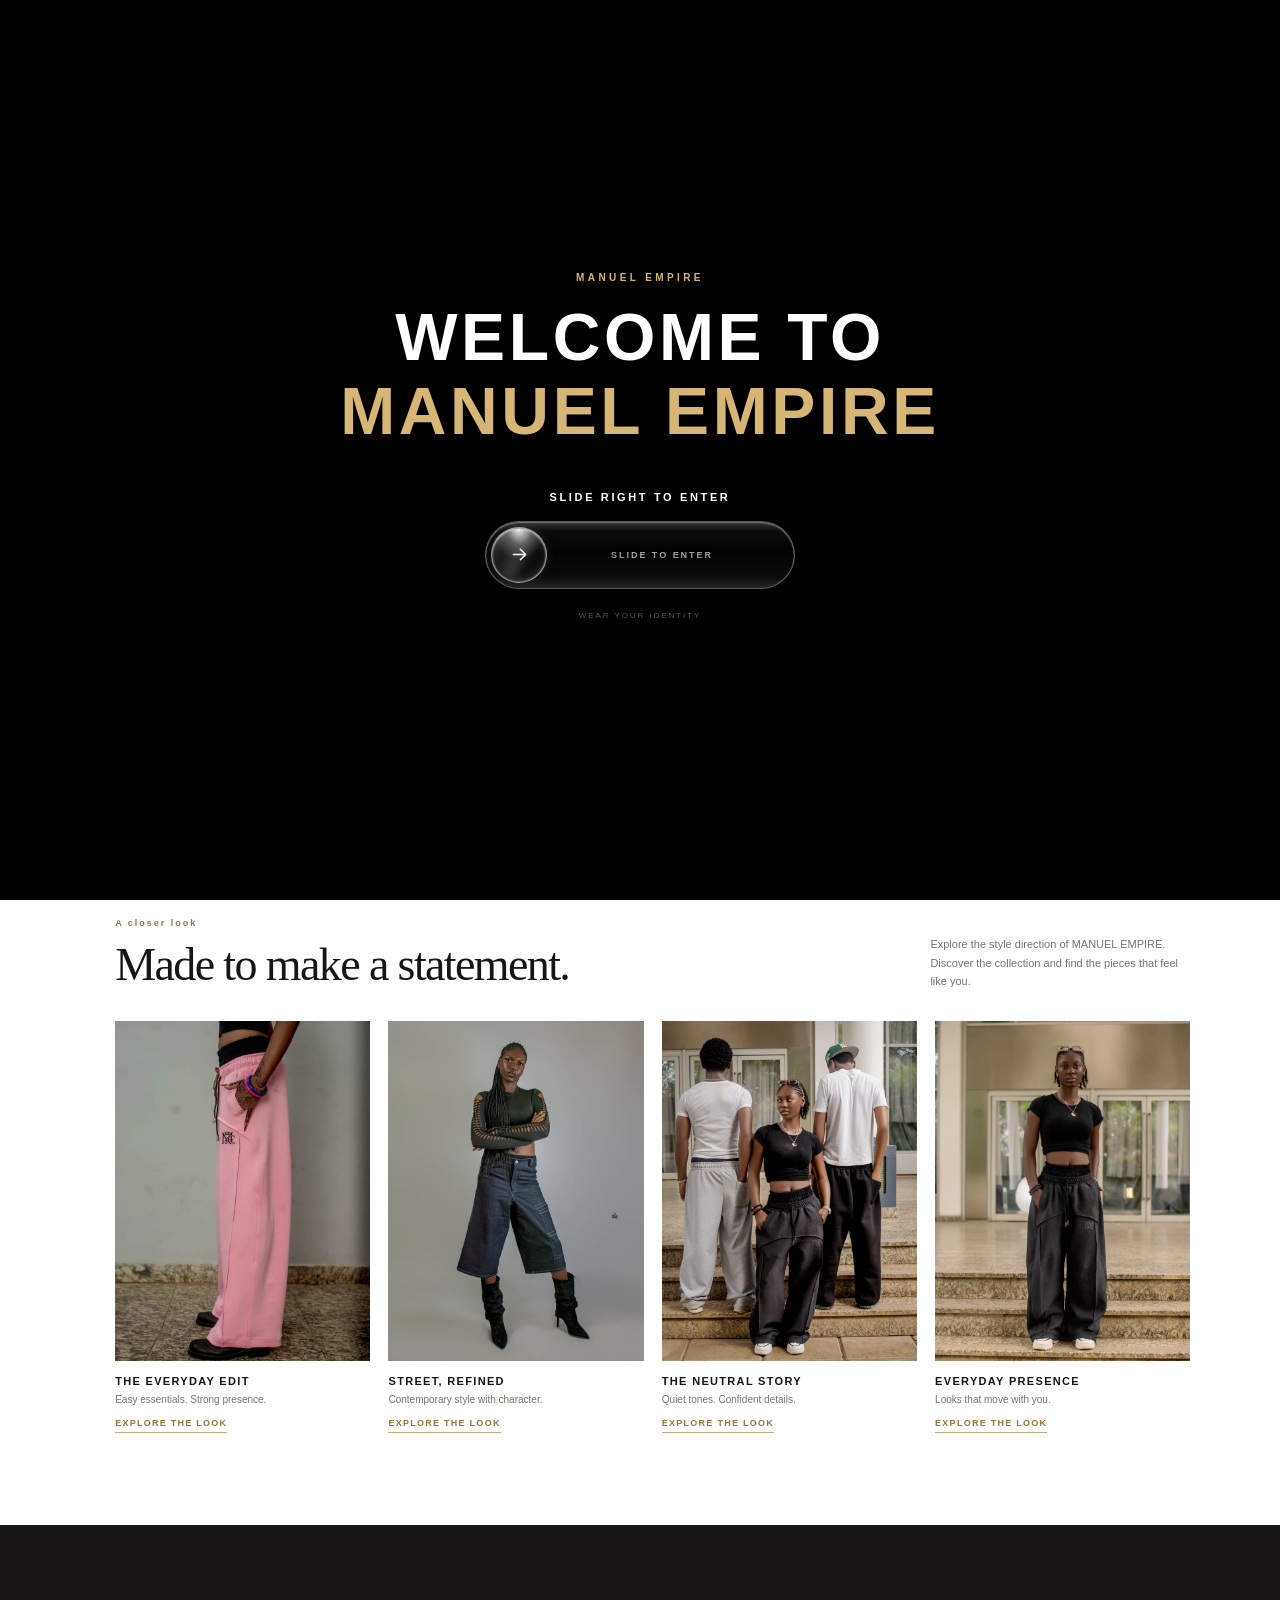
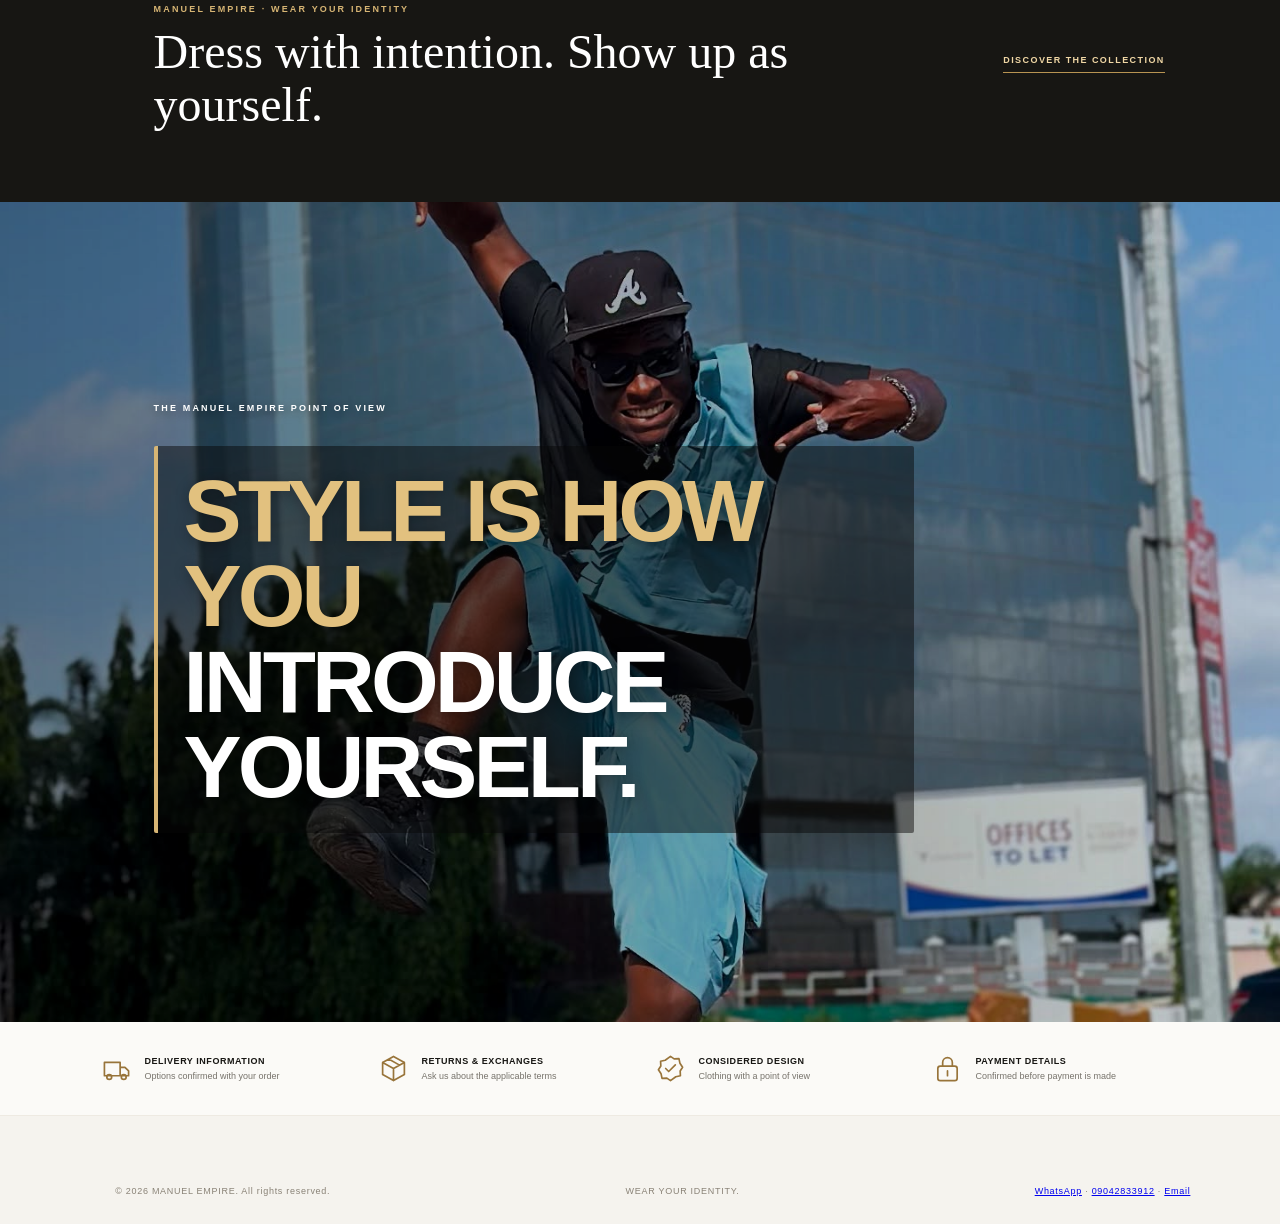
==== commit 215bf9b6: "Apply Apple-inspired glass header to homepage" ====
--- a/index.html
+++ b/index.html
@@ -358,6 +358,34 @@
     text-shadow:0 2px 16px rgba(0,0,0,.75);
   }
 }
+
+/* Apple-inspired MANUEL EMPIRE glass header — restrained, clear and consistent */
+.site-header{
+  position:sticky!important;top:0!important;left:0!important;width:100%!important;
+  min-height:76px!important;height:76px!important;
+  display:flex!important;align-items:center!important;justify-content:center!important;
+  padding:0 20px!important;
+  background:rgba(255,255,255,.10)!important;
+  border:0!important;outline:0!important;
+  box-shadow:0 4px 22px rgba(20,18,14,.035)!important;
+  -webkit-backdrop-filter:blur(26px) saturate(180%)!important;
+  backdrop-filter:blur(26px) saturate(180%)!important;
+  z-index:1000!important;isolation:isolate;
+}
+.site-header:before{content:none!important;display:none!important}
+.site-header:after{opacity:.32!important;pointer-events:none!important}
+.site-header .brand{
+  position:relative!important;z-index:1!important;
+  margin:0 auto!important;text-align:center!important;
+  display:inline-flex!important;align-items:center!important;justify-content:center!important;
+}
+@media(max-width:700px){
+ .site-header{height:66px!important;min-height:66px!important;padding:0 14px!important;
+  -webkit-backdrop-filter:blur(22px) saturate(175%)!important;
+  backdrop-filter:blur(22px) saturate(175%)!important}
+}
+@media(prefers-reduced-motion:reduce){.site-header:after{animation:none!important}}
+
 </style>
 <style>
 /* Side navigation category pop-out */
@@ -429,6 +457,12 @@
 .editorial-strip a::before,.editorial-strip a::after,.look-link::before,.look-link::after{content:none!important;display:none!important}
 .editorial-strip a,.look-card .look-link{background-image:none!important}
 </style>
+<meta name="description" content="Discover MANUEL EMPIRE — confident clothing, considered style and curated edits designed to help you wear your identity.">
+<meta property="og:title" content="MANUEL EMPIRE">
+<meta property="og:description" content="Discover MANUEL EMPIRE — confident clothing, considered style and curated edits designed to help you wear your identity.">
+<meta property="og:type" content="website">
+<meta name="theme-color" content="#ffffff">
+<style id="me-accessibility-polish">a:focus-visible,button:focus-visible,[role="button"]:focus-visible,input:focus-visible,select:focus-visible,textarea:focus-visible{outline:2px solid #b89452!important;outline-offset:3px!important}::selection{background:#d9bd83;color:#171613}</style>
 </head>
 <body>
 <header class="site-header"><h1 class="brand"><img class="brand-mark" src="IMG_6461.png" alt=""><span>MANUEL EMPIRE</span></h1></header>
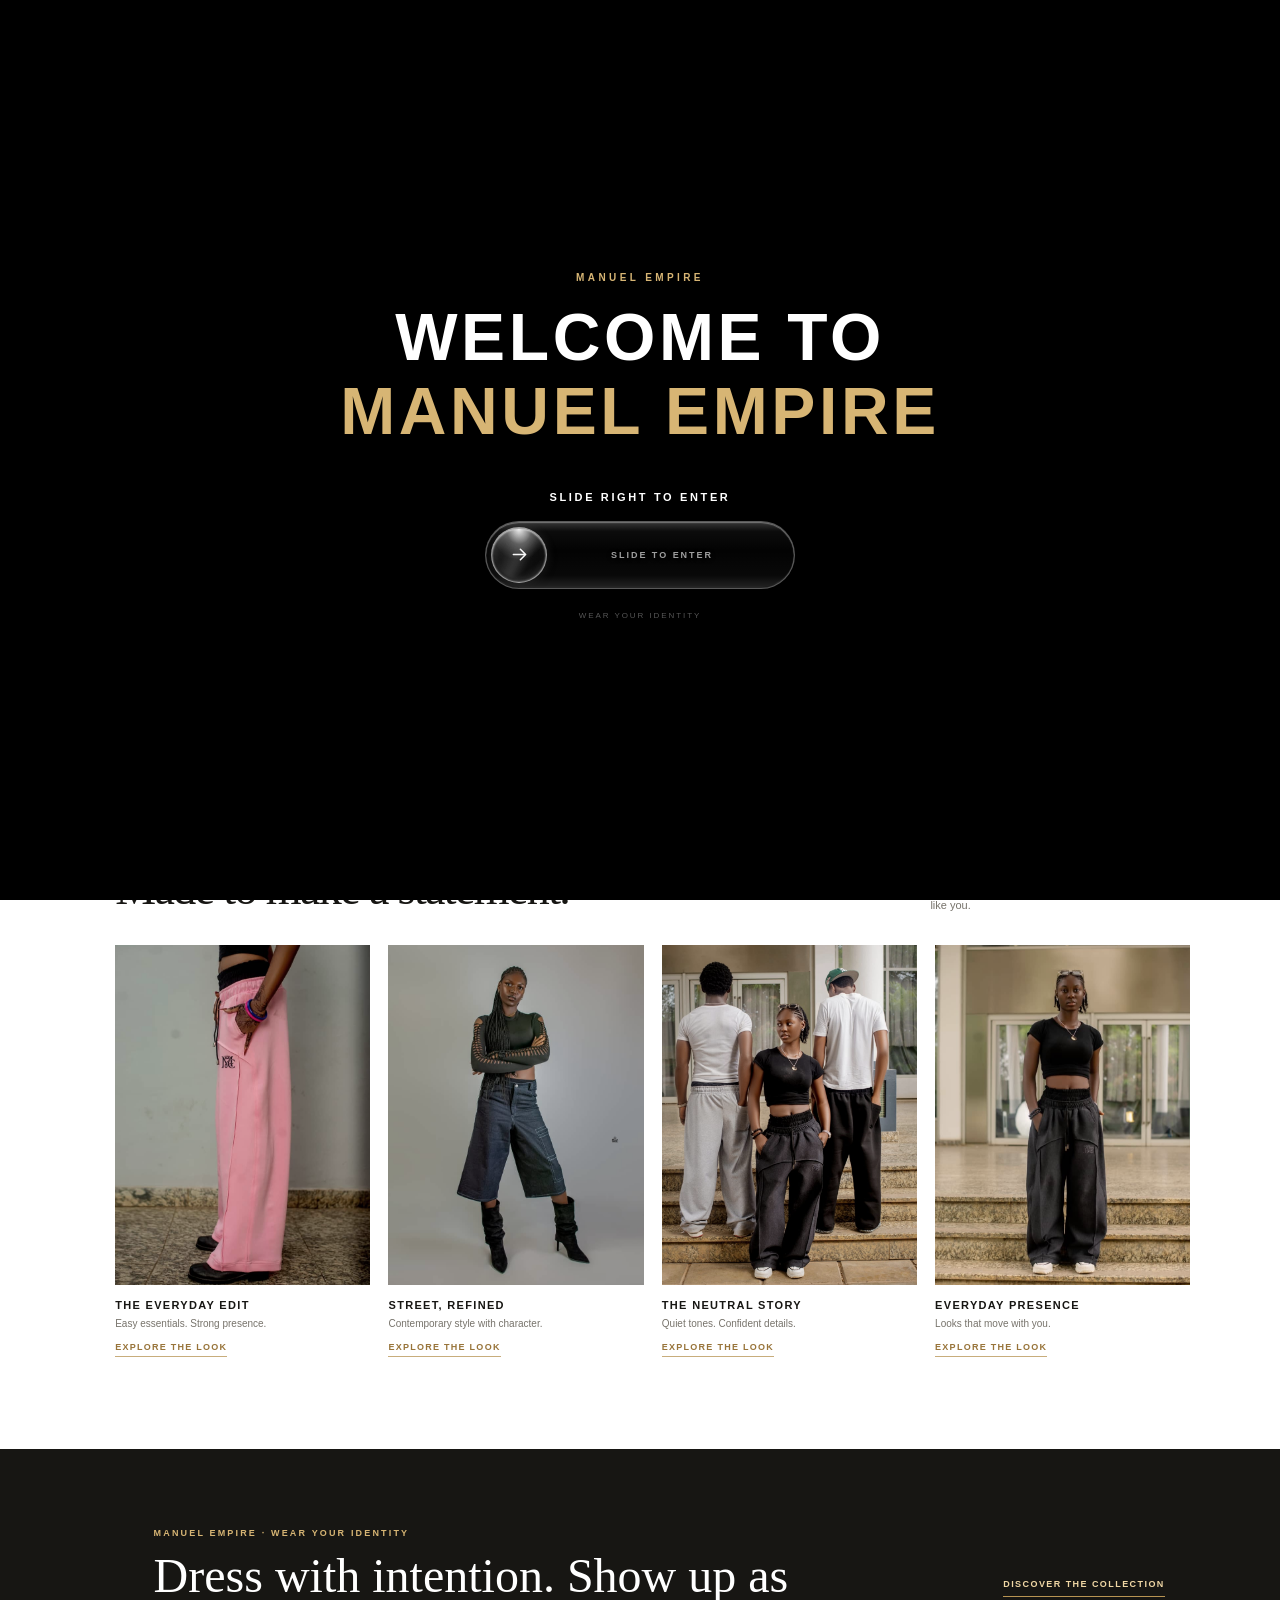
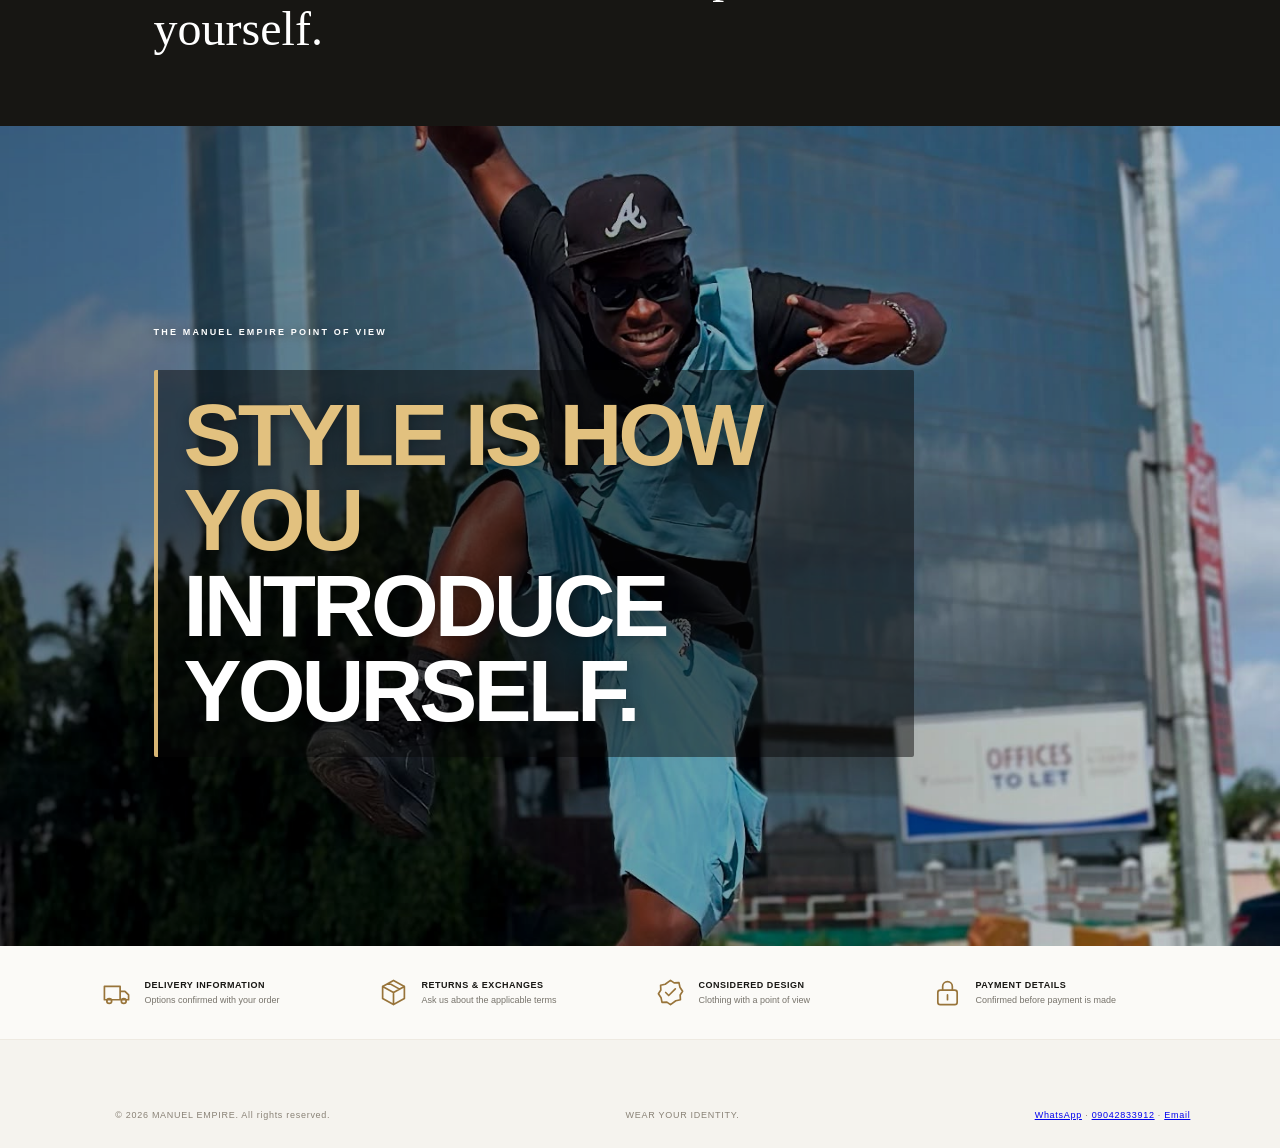
==== commit 4ab018c1: "Undo Apple-inspired header styling" ====
--- a/index.html
+++ b/index.html
@@ -359,32 +359,6 @@
   }
 }
 
-/* Apple-inspired MANUEL EMPIRE glass header — restrained, clear and consistent */
-.site-header{
-  position:sticky!important;top:0!important;left:0!important;width:100%!important;
-  min-height:76px!important;height:76px!important;
-  display:flex!important;align-items:center!important;justify-content:center!important;
-  padding:0 20px!important;
-  background:rgba(255,255,255,.10)!important;
-  border:0!important;outline:0!important;
-  box-shadow:0 4px 22px rgba(20,18,14,.035)!important;
-  -webkit-backdrop-filter:blur(26px) saturate(180%)!important;
-  backdrop-filter:blur(26px) saturate(180%)!important;
-  z-index:1000!important;isolation:isolate;
-}
-.site-header:before{content:none!important;display:none!important}
-.site-header:after{opacity:.32!important;pointer-events:none!important}
-.site-header .brand{
-  position:relative!important;z-index:1!important;
-  margin:0 auto!important;text-align:center!important;
-  display:inline-flex!important;align-items:center!important;justify-content:center!important;
-}
-@media(max-width:700px){
- .site-header{height:66px!important;min-height:66px!important;padding:0 14px!important;
-  -webkit-backdrop-filter:blur(22px) saturate(175%)!important;
-  backdrop-filter:blur(22px) saturate(175%)!important}
-}
-@media(prefers-reduced-motion:reduce){.site-header:after{animation:none!important}}
 
 </style>
 <style>
